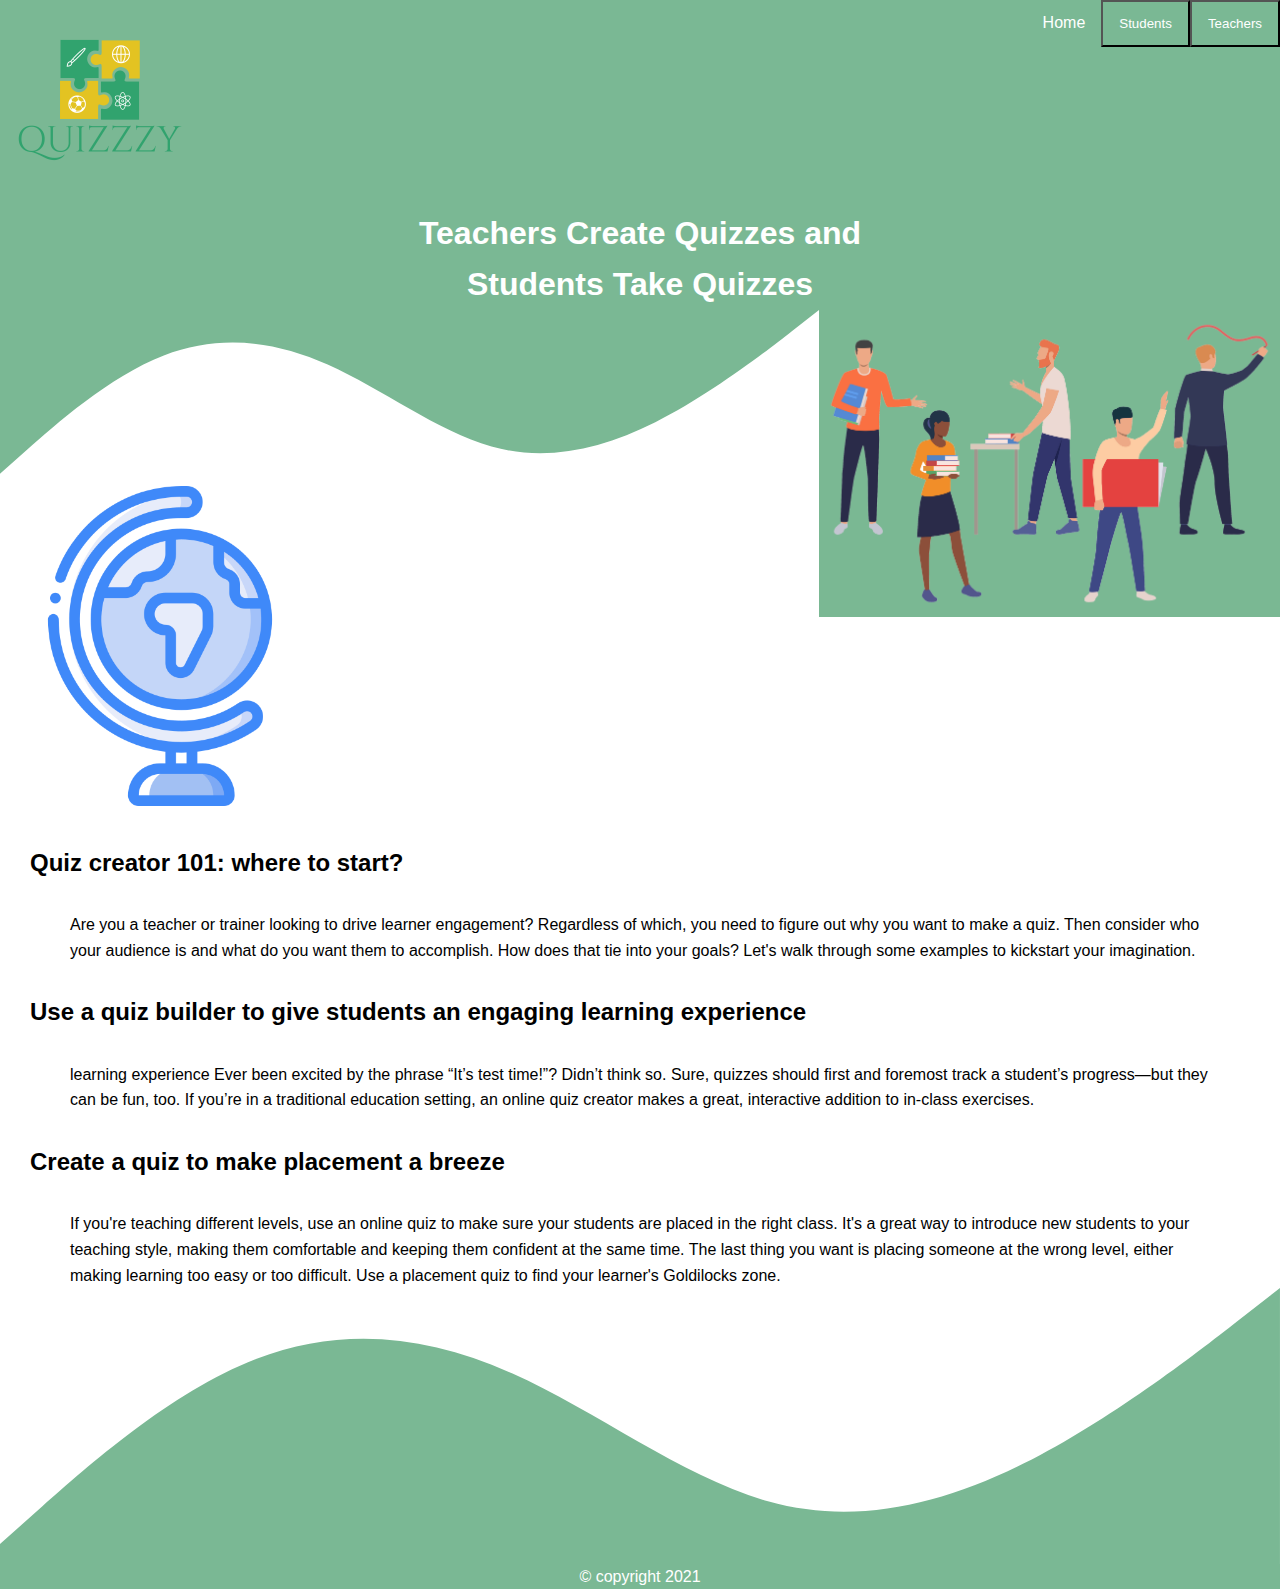
==== index.html @ c22d74b0 "first commit" ====
<!DOCTYPE html>
<html lang="en">
  <head>
    <meta charset="UTF-8" />
    <meta http-equiv="X-UA-Compatible" content="IE=edge" />
    <meta name="viewport" content="width=device-width, initial-scale=1.0" />
    <title>Quizzzy</title>
    <link
      rel="shortcut icon"
      type="image/png"
      size="64x64"
      href="img/favicon.ico"
    />
    <link rel="stylesheet" href="styles.css" />
    <link
      rel="stylesheet"
      href="https://pro.fontawesome.com/releases/v5.10.0/css/all.css"
      integrity="sha384-AYmEC3Yw5cVb3ZcuHtOA93w35dYTsvhLPVnYs9eStHfGJvOvKxVfELGroGkvsg+p"
      crossorigin="anonymous"
    />
  </head>
  <body>
    <div class="">
      <nav class="primary-color">
        <a href="index.html">
          <img class="primary-color" src="img/QUIZZY LOGO.png" alt="logo"
          class="logo /></a
        >
    <ul class="navbar">
      <a href="teacher.html"><button class="btns">Teachers</button></a>
      <a href="students.html"><button class="btns">Students</button></a>
      <li>
        <a href="#home"
          ><i class="fas fa-home-lg-alt primary-color"></i> Home</a
        >
      </li>
    </ul>
  </nav>
  <!-- <div class="lside curved">
    <div class="rside">
      <img src="img/teachers.jpg" width="100%" alt="" />
      <p class="sm">
        School vector created by katemangostar - www.freepik.com
      </p>
    </div>
  </div> -->

  <div class="lh hero primary-color center">
    <div class="lside">
      <h1 class="primary-color">Teachers Create Quizzes and</h1>
    </div>
    <div class="lside">
      <h1 class="primary-color">Students Take Quizzes</h1>
    </div>
   
    <img class="rside" src="img/teachers.jpg" width="100%" alt="" />
  </div>
  <!-- <p class="sm rside">
    School vector created by katemangostar - www.freepik.com
  </p> -->

  <svg
    class="primary-color"
    xmlns="http://www.w3.org/2000/svg"
    viewBox="0 0 1440 310"
  >
    <path
      fill="#fff"
      fill-opacity="1"
      d="M0,288L48,245.3C96,203,192,117,288,80C384,43,480,53,576,96C672,139,768,213,864,240C960,267,1056,245,1152,197.3C1248,149,1344,75,1392,37.3L1440,0L1440,320L1392,320C1344,320,1248,320,1152,320C1056,320,960,320,864,320C768,320,672,320,576,320C480,320,384,320,288,320C192,320,96,320,48,320L0,320Z"
    ></path>
  </svg>
  <section class="white">
    <section>
      <!-- <div class="container"></div> -->
    
          <div class="move rside">
     
         
       
      </section>
    </section>
    <section class="white">
      <img class="globe" src="img/globe.png" alt="" />
            <div >
              <h2>Quiz creator 101: where to start? </h2> <p>
                Are you a teacher or trainer looking to drive learner engagement? Regardless of which, you need to figure out why you want to make a quiz. Then consider who your audience is and what do you want them to accomplish. How does that tie into your goals? Let's walk through some examples to kickstart your imagination.</p>




              <h2>Use a quiz builder to give students an engaging learning experience</h2>
              <p> learning experience
                Ever been excited by the phrase “It’s test time!”? Didn’t think so. Sure, quizzes should first and foremost track a student’s progress—but they can be fun, too. If you’re in a traditional education setting, an online quiz creator makes a great, interactive addition to in-class exercises.</p>
              
              
            
            <h2>Create a quiz to make placement a breeze</h2> <p>
                If you're teaching different levels, use an online quiz to make sure your students are placed in the right class. It's a great way to introduce new students to your teaching style, making them comfortable and keeping them confident at the same time. The last thing you want is placing someone at the wrong level, either making learning too easy or too difficult. Use a placement quiz to find your learner's Goldilocks zone.</p>
          </div>
        </section>
    <script src="app.js"></script>
  </body>
  <svg class="white" xmlns="http://www.w3.org/2000/svg" viewBox="0 0 1440 310">
    <path
      fill="rgb(122, 184, 148)"
      fill-opacity="1"
      d="M0,288L48,245.3C96,203,192,117,288,80C384,43,480,53,576,96C672,139,768,213,864,240C960,267,1056,245,1152,197.3C1248,149,1344,75,1392,37.3L1440,0L1440,320L1392,320C1344,320,1248,320,1152,320C1056,320,960,320,864,320C768,320,672,320,576,320C480,320,384,320,288,320C192,320,96,320,48,320L0,320Z"
    ></path>
  </svg>

  <footer class="primary-color">&copy; copyright 2021</footer>
</html>
---- styles.css ----
* {
  box-sizing: border-box;
  padding-right: 20;
  margin: 0;

  scroll-behavior: smooth;
}
.primary-color {
  background-color: rgb(122, 184, 148);
  color: white;
}

body {
  font-family: sans-serif;
  overflow-x: hidden;
  width: 100vw;
  height: 100vh;
  background-color: rgb(122, 184, 148);
  line-height: 1.6;
}
p {
  margin: 0px 70px 0px 70px;
}
.logo {
  max-width: 10%;
}
.hero {
  color: #fff;
}
.white {
  background-color: white;
}
.btns {
  float: right;
  padding: 14px 16px;
  background-color: rgb(122, 184, 148);
  color: #fff;
}
button:hover {
  background-color: rgb(155, 243, 192);
}
.btns a {
  color: #fff;
  text-decoration: none;
}

ul {
  list-style-type: none;
  margin: 0;
  padding: 0;
  background-color: #333;
}

li {
  float: right;
  display: inline;
  margin-top: 10px;
}

li a {
  display: inline;
  text-align: center;
  padding: 14px 16px;
  text-decoration: none;
  color: #fff;
  background-color: rgb(122, 184, 148);
}

svg {
  display: block;
}
.nav button {
  margin-top: 15px;
}
h1 .lside {
  margin-top: 90px;
  width: 46%;
  float: left;
  /* color: white; */
}
.lh {
  line-height: 01.6;
}
.sm {
  font-size: 6px;
}
.rside {
  margin-right: 0;
  float: right;
  display: inline-block;
  width: 36%;
  background-color: rgb(122, 184, 148);
}
.container .move {
  background-color: white;
}
.globe {
  width: 25%;
}
footer {
  text-align: center;
  color: white;
}

.question {
  background-color: rgb(155, 243, 192);
  text-align: center;
  margin: 30px;
  padding: 50px;
  overflow: hidden;
}
.center {
  text-align: center;
}
h2 {
  padding: 30px;
  margin: 0px;
  background-color: #fff;
}

#score {
  display: none;
}
#questions {
  display: block;
}

button {
  background-color: rgb(122, 184, 148);
  color: white;
}
.form {
  margin: 0 auto;
  width: 210px;
}

.form input {
  display: block;
  text-align: left;
  float: right;
  height: 30px;
}
@media only screen and (max-width: 800px) {
  body {
    /* background-color: white; */
  }
}
/*  */
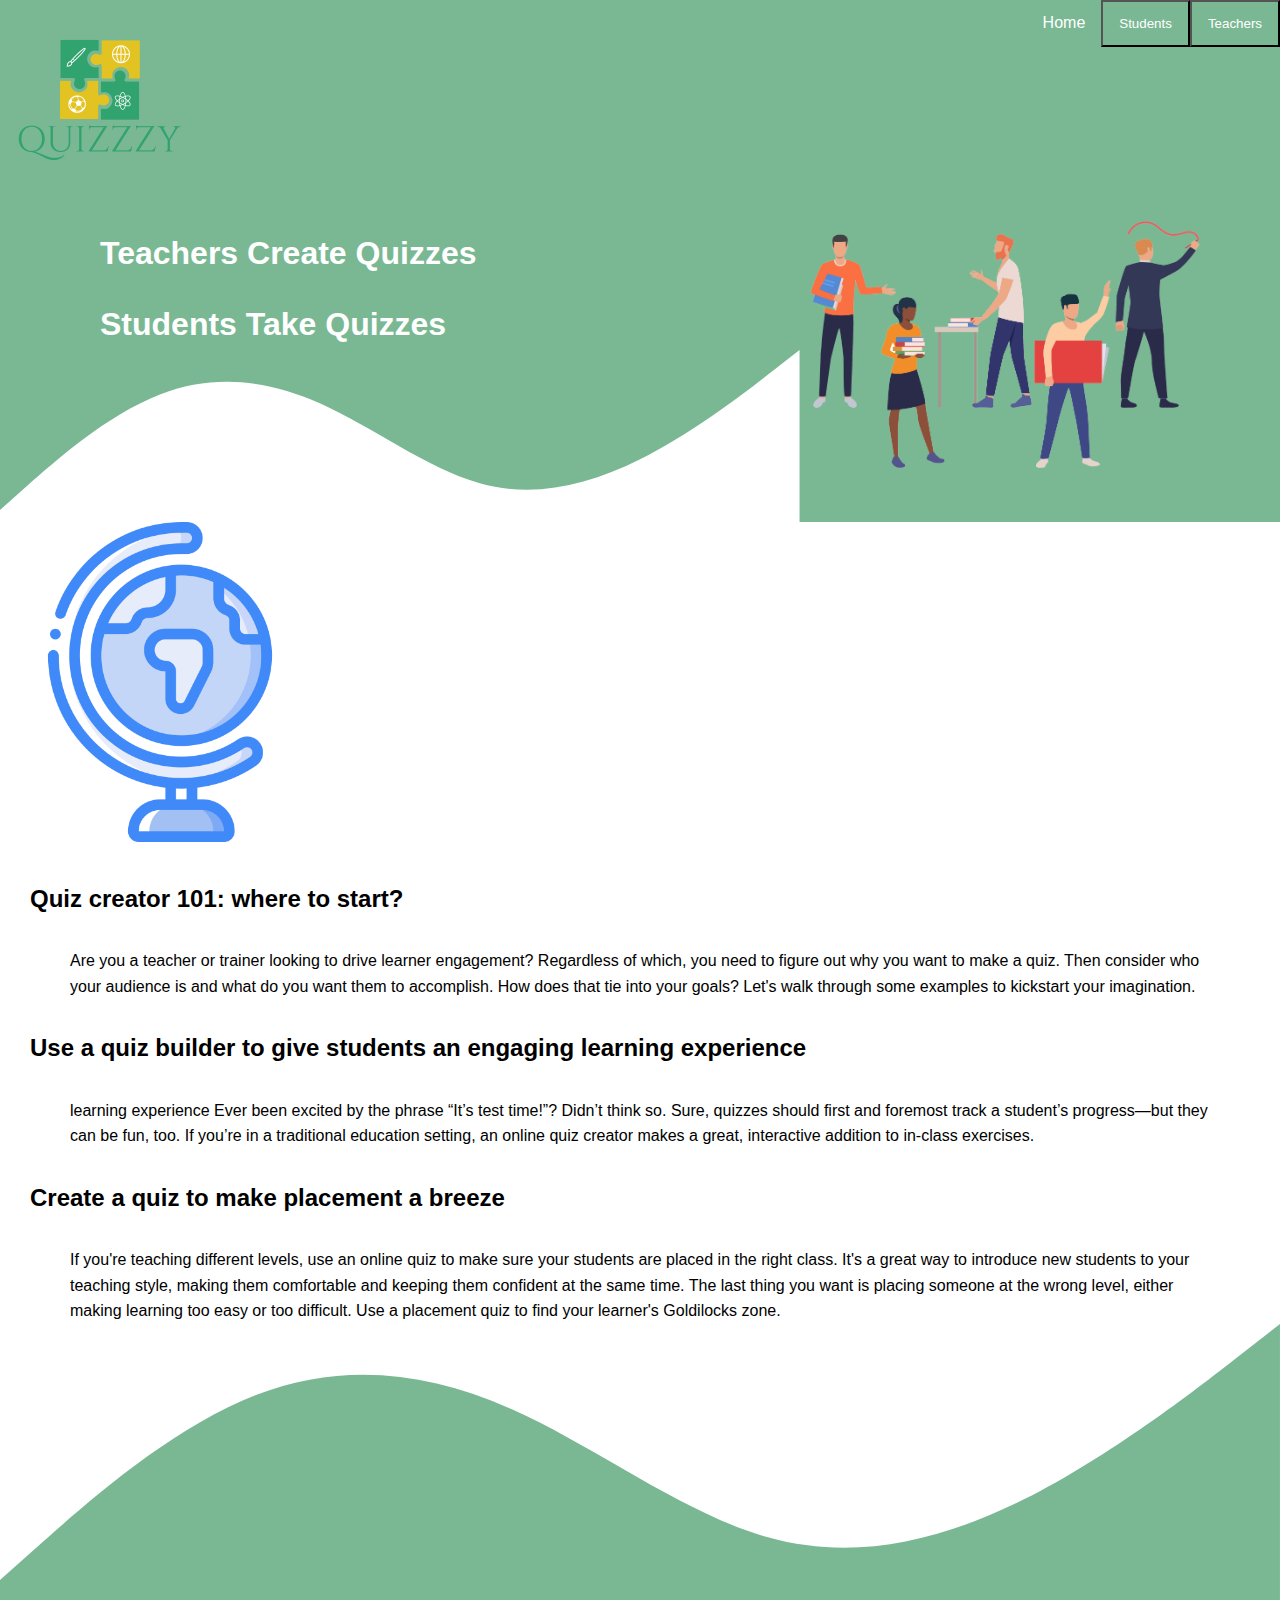
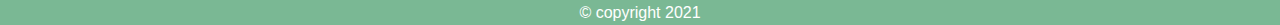
==== commit b00a05d7: "fixed landing page" ====
--- a/index.html
+++ b/index.html
@@ -36,25 +36,24 @@
       </li>
     </ul>
   </nav>
-  <!-- <div class="lside curved">
-    <div class="rside">
-      <img src="img/teachers.jpg" width="100%" alt="" />
-      <p class="sm">
-        School vector created by katemangostar - www.freepik.com
-      </p>
-    </div>
-  </div> -->
+  
+    
+ 
 
-  <div class="lh hero primary-color center">
+  <!-- <div class="lh hero primary-color center">
     <div class="lside">
       <h1 class="primary-color">Teachers Create Quizzes and</h1>
     </div>
     <div class="lside">
       <h1 class="primary-color">Students Take Quizzes</h1>
-    </div>
-   
-    <img class="rside" src="img/teachers.jpg" width="100%" alt="" />
-  </div>
+    </div> -->
+   <P ><img class="rside" src="img/teachers.jpg" width="100%" alt="" /><h1 class="hero">Teachers Create Quizzes</h1><h1 class="hero">Students Take Quizzes</h1>  
+    <!-- <p class="sm">
+    School vector created by katemangostar - www.freepik.com
+  </p> -->
+</P>
+    
+
   <!-- <p class="sm rside">
     School vector created by katemangostar - www.freepik.com
   </p> -->
--- a/styles.css
+++ b/styles.css
@@ -26,6 +26,9 @@
 }
 .hero {
   color: #fff;
+  display: block;
+  margin-top: 20px;
+  margin-left: 100px;
 }
 .white {
   background-color: white;
@@ -81,9 +84,7 @@
 .lh {
   line-height: 01.6;
 }
-.sm {
-  font-size: 6px;
-}
+
 .rside {
   margin-right: 0;
   float: right;
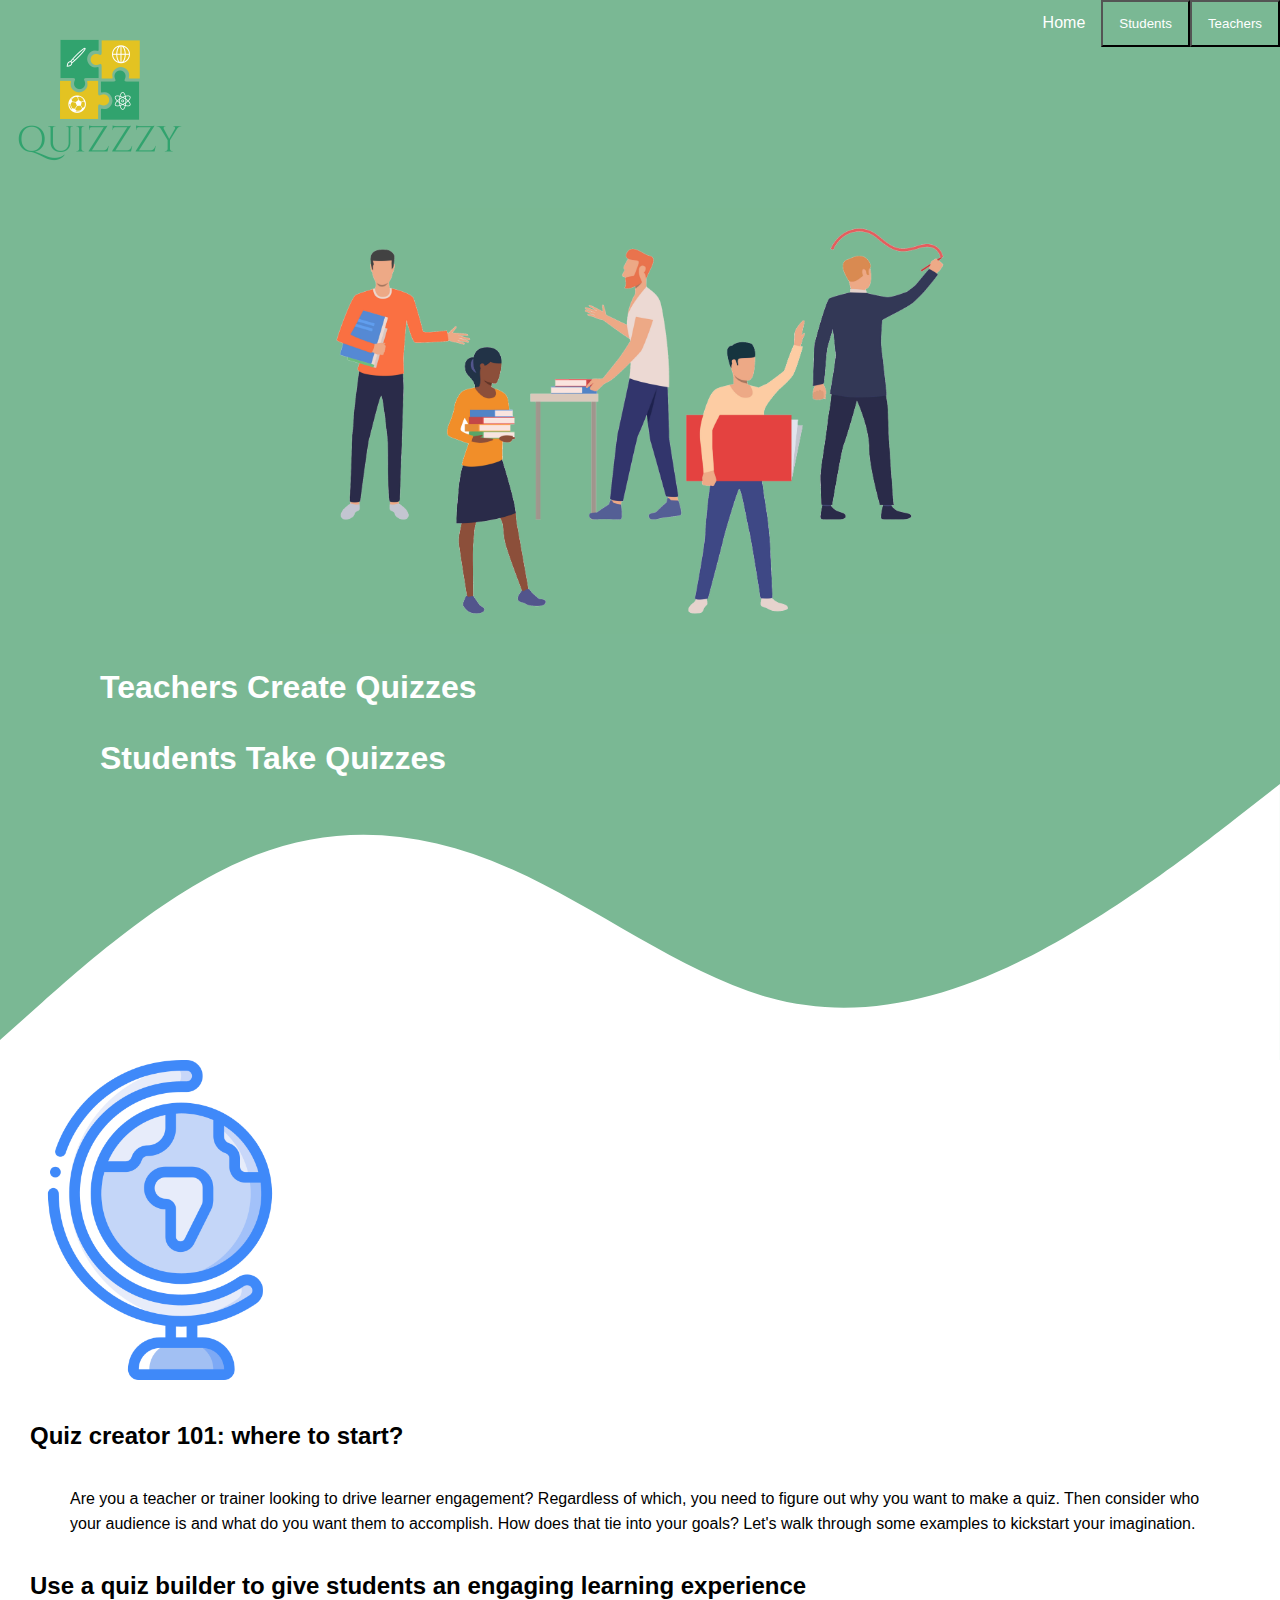
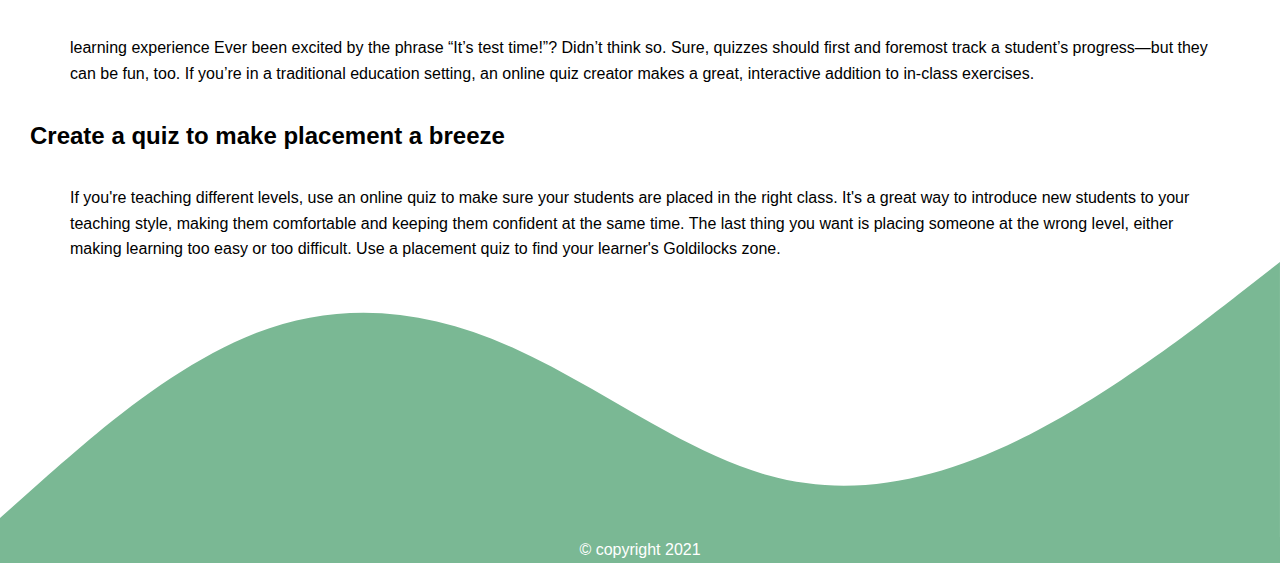
==== commit ada731d5: "fixed placement of teachers image" ====
--- a/index.html
+++ b/index.html
@@ -47,7 +47,8 @@
     <div class="lside">
       <h1 class="primary-color">Students Take Quizzes</h1>
     </div> -->
-   <P ><img class="rside" src="img/teachers.jpg" width="100%" alt="" /><h1 class="hero">Teachers Create Quizzes</h1><h1 class="hero">Students Take Quizzes</h1>  
+    <div class="center"><img class="center" src="img/teachers.jpg" width="50%" alt="" /></div>
+   <P ><h1 class="hero">Teachers Create Quizzes</h1><h1 class="hero">Students Take Quizzes</h1> 
     <!-- <p class="sm">
     School vector created by katemangostar - www.freepik.com
   </p> -->
